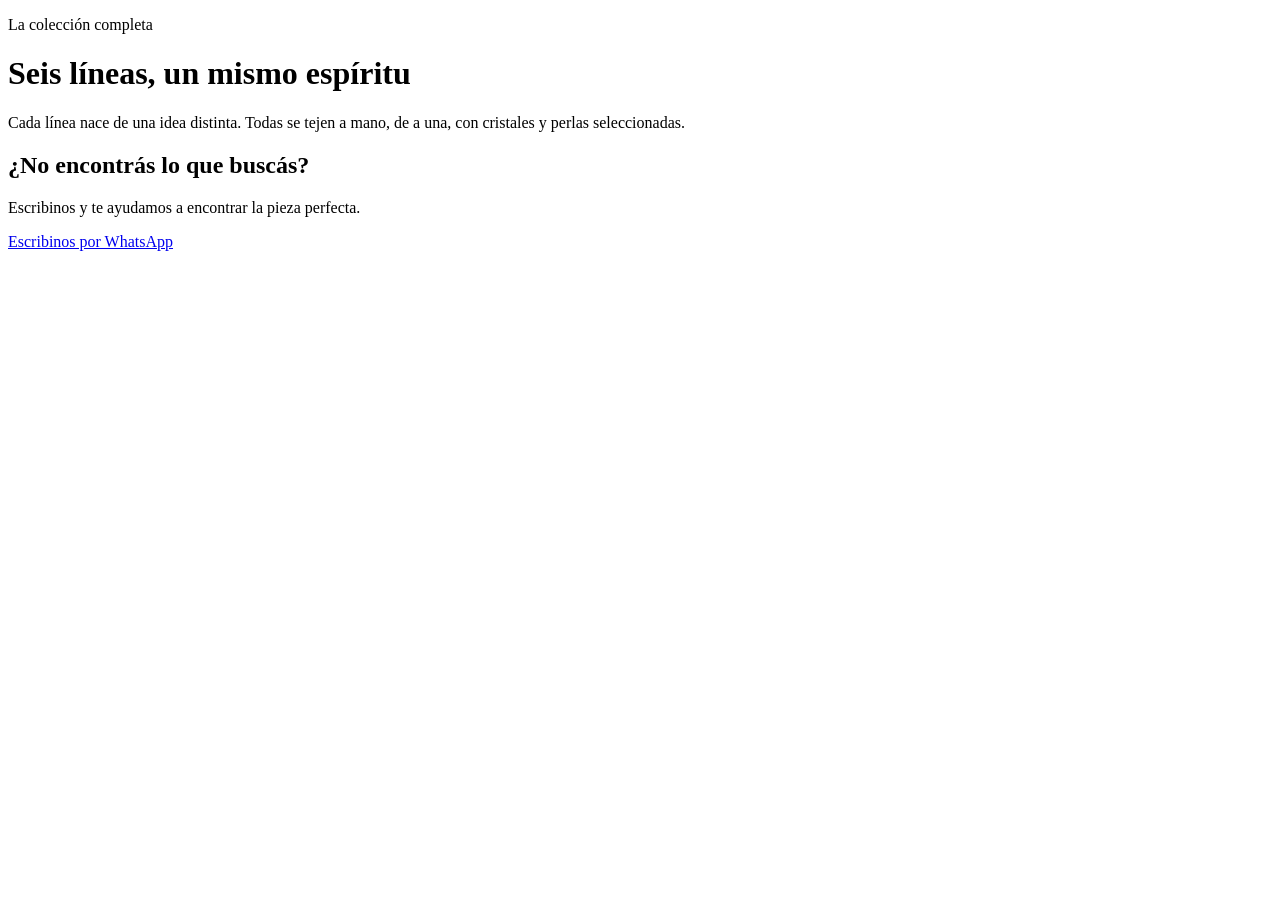
==== coleccion.html @ 984f57c3 "Add files via upload" ====
<!DOCTYPE html>
<html lang="es">
<head>
<meta charset="UTF-8">
<meta name="viewport" content="width=device-width, initial-scale=1">
<title>Colección — CONTESSA</title>
<meta name="description" content="Descubrí las seis líneas de CONTESSA: Gala, Lungo, Fiore, Aros, Pulseras y Accesorios. Piezas tejidas a mano en cristal y perlas.">
<link rel="icon" href="/img/favicon.png">
<link rel="preconnect" href="https://fonts.googleapis.com">
<link rel="preconnect" href="https://fonts.gstatic.com" crossorigin>
<link href="https://fonts.googleapis.com/css2?family=Cormorant+Garamond:wght@300;400;500&family=Cinzel:wght@400;500&family=Montserrat:wght@300;400;500&display=swap" rel="stylesheet">
<link rel="stylesheet" href="/css/estilo.css">
</head>
<body data-page="coleccion">

<div id="nav-placeholder"></div>

<div class="pagehero">
  <div class="wrap">
    <p class="eyebrow">La colección completa</p>
    <h1>Seis líneas, un mismo espíritu</h1>
    <p id="textoLineas">Cada línea nace de una idea distinta. Todas se tejen a mano, de a una, con cristales y perlas seleccionadas.</p>
  </div>
</div>

<section style="padding-top:0;">
  <div class="wrap">
    <div class="chips" id="chips"></div>
    <div id="lineas-cont"></div>
  </div>
</section>

<section class="cierre">
  <div class="wrap">
    <h2>¿No encontrás lo que buscás?</h2>
    <p>Escribinos y te ayudamos a encontrar la pieza perfecta.</p>
    <a class="cta" data-wa data-wa-msg="Hola CONTESSA! Quiero consultar por una pieza" href="#" target="_blank" rel="noopener">Escribinos por WhatsApp</a>
  </div>
</section>

<div id="footer-placeholder"></div>

<script src="/js/datos.js"></script>
<script src="https://identity.netlify.com/v1/netlify-identity-widget.js"></script>
<script>
(function(){
  CONTESSA.renderNav();

  CONTESSA.cargarDatos().then(function(d){
    CONTESSA.renderFooter(d.cfg);
    var l = CONTESSA.aplicarContactoGlobal(d.cfg);
    if (d.cfg.textoLineas) document.getElementById('textoLineas').textContent = d.cfg.textoLineas;

    var grupos = CONTESSA.agrupar(d.cols, d.piezas);

    // chips
    var chips = document.getElementById('chips');
    var botones = ['<button data-f="todas" class="activo">Todas</button>']
      .concat(grupos.map(function(g){ return '<button data-f="' + CONTESSA.slug(g.nombre) + '">' + CONTESSA.esc(g.nombre) + '</button>'; }));
    chips.innerHTML = botones.join('');

    // bloques
    var cont = document.getElementById('lineas-cont');
    cont.innerHTML = grupos.map(function(g){
      var cards = g.items.map(function(p){ return CONTESSA.tarjetaPieza(p, l); }).join('');
      return ''
        + '<div class="linea-bloque" data-linea="' + CONTESSA.slug(g.nombre) + '" id="linea-' + CONTESSA.slug(g.nombre) + '">'
        +   '<div class="linea-head">'
        +     '<h3>' + CONTESSA.esc(g.nombre) + '</h3>'
        +     (g.descripcion ? '<p>' + CONTESSA.esc(g.descripcion) + '</p>' : '')
        +   '</div>'
        +   '<div class="grid">' + cards + '</div>'
        + '</div>';
    }).join('');

    function filtrar(f){
      chips.querySelectorAll('button').forEach(function(b){ b.classList.toggle('activo', b.getAttribute('data-f') === f); });
      cont.querySelectorAll('.linea-bloque').forEach(function(bloque){
        bloque.style.display = (f === 'todas' || bloque.getAttribute('data-linea') === f) ? '' : 'none';
      });
    }
    chips.addEventListener('click', function(e){
      var btn = e.target.closest('button');
      if (!btn) return;
      filtrar(btn.getAttribute('data-f'));
    });

    // deep-link ?linea=Gala
    var params = new URLSearchParams(location.search);
    var pedida = params.get('linea');
    if (pedida) {
      var f = CONTESSA.slug(pedida);
      filtrar(f);
      var el = document.getElementById('linea-' + f);
      if (el) setTimeout(function(){ el.scrollIntoView({behavior:'smooth', block:'start'}); }, 150);
    }
  });
})();
</script>

</body>
</html>
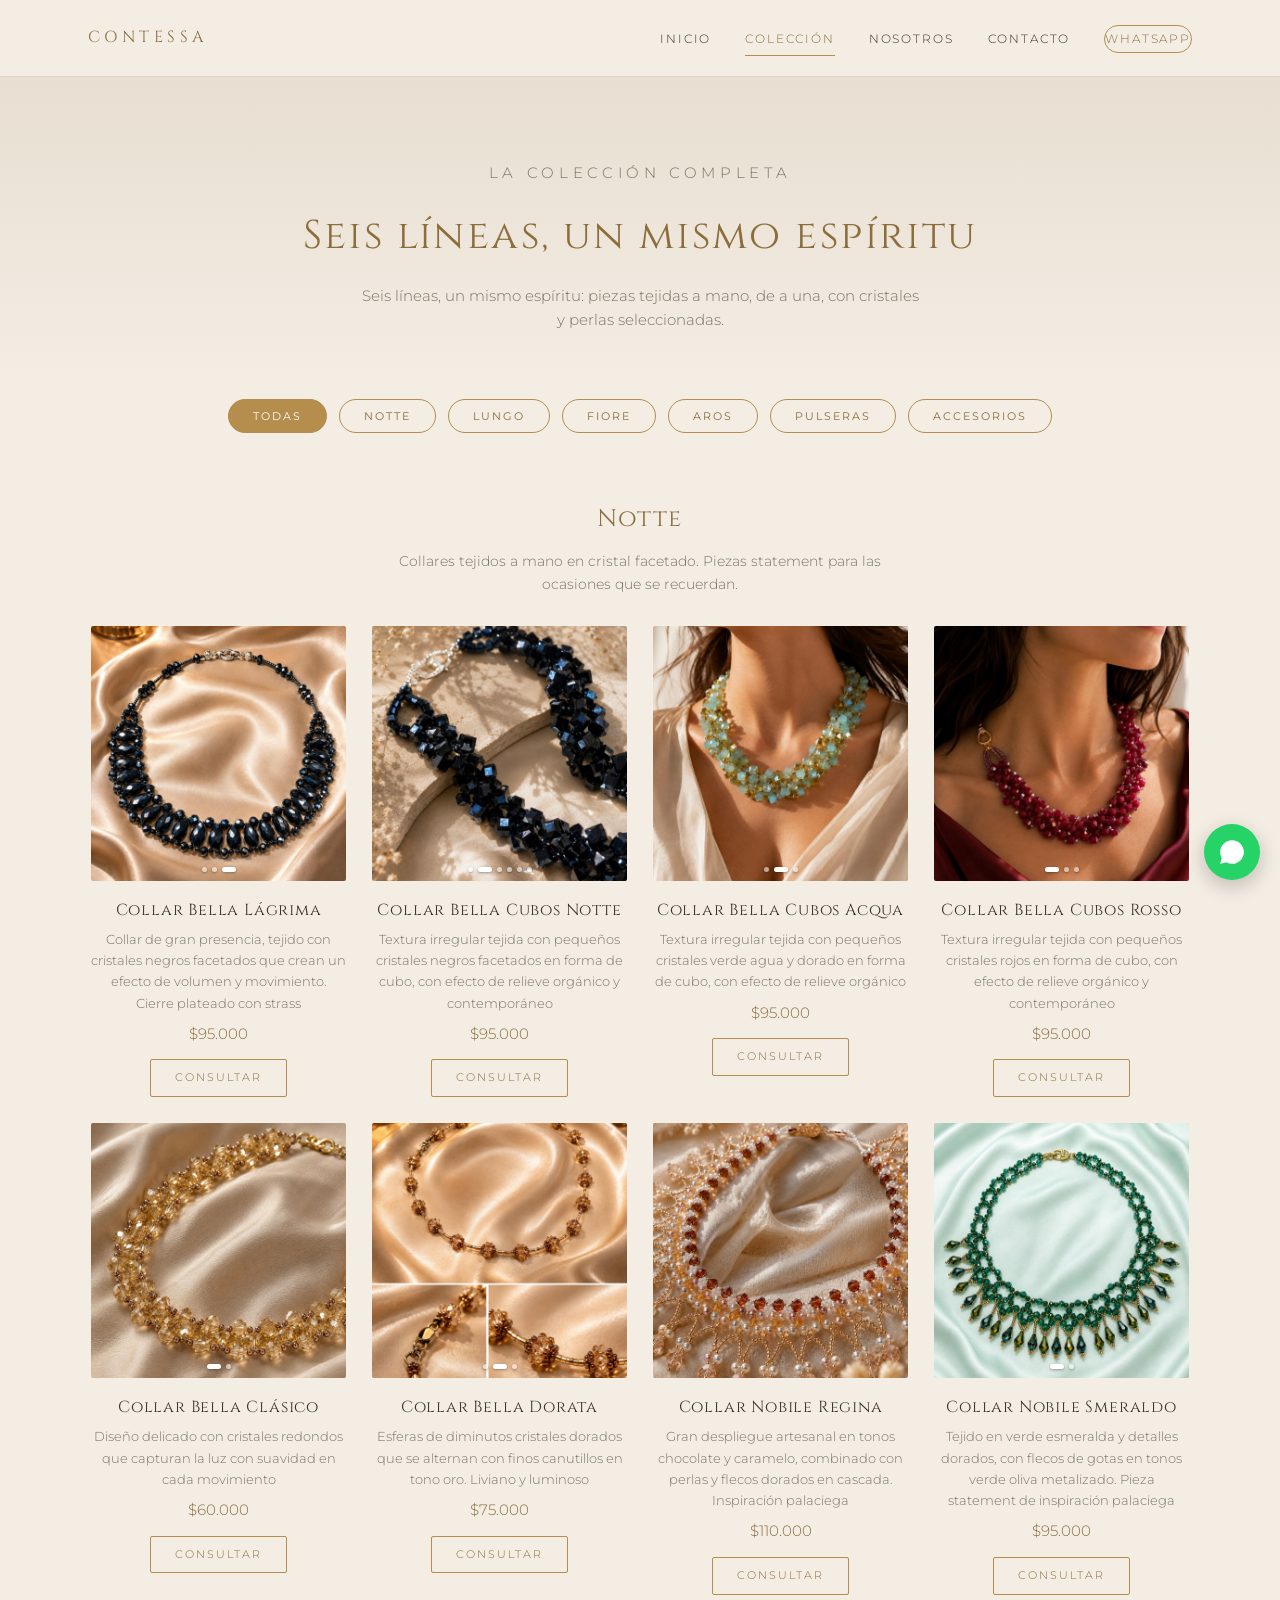
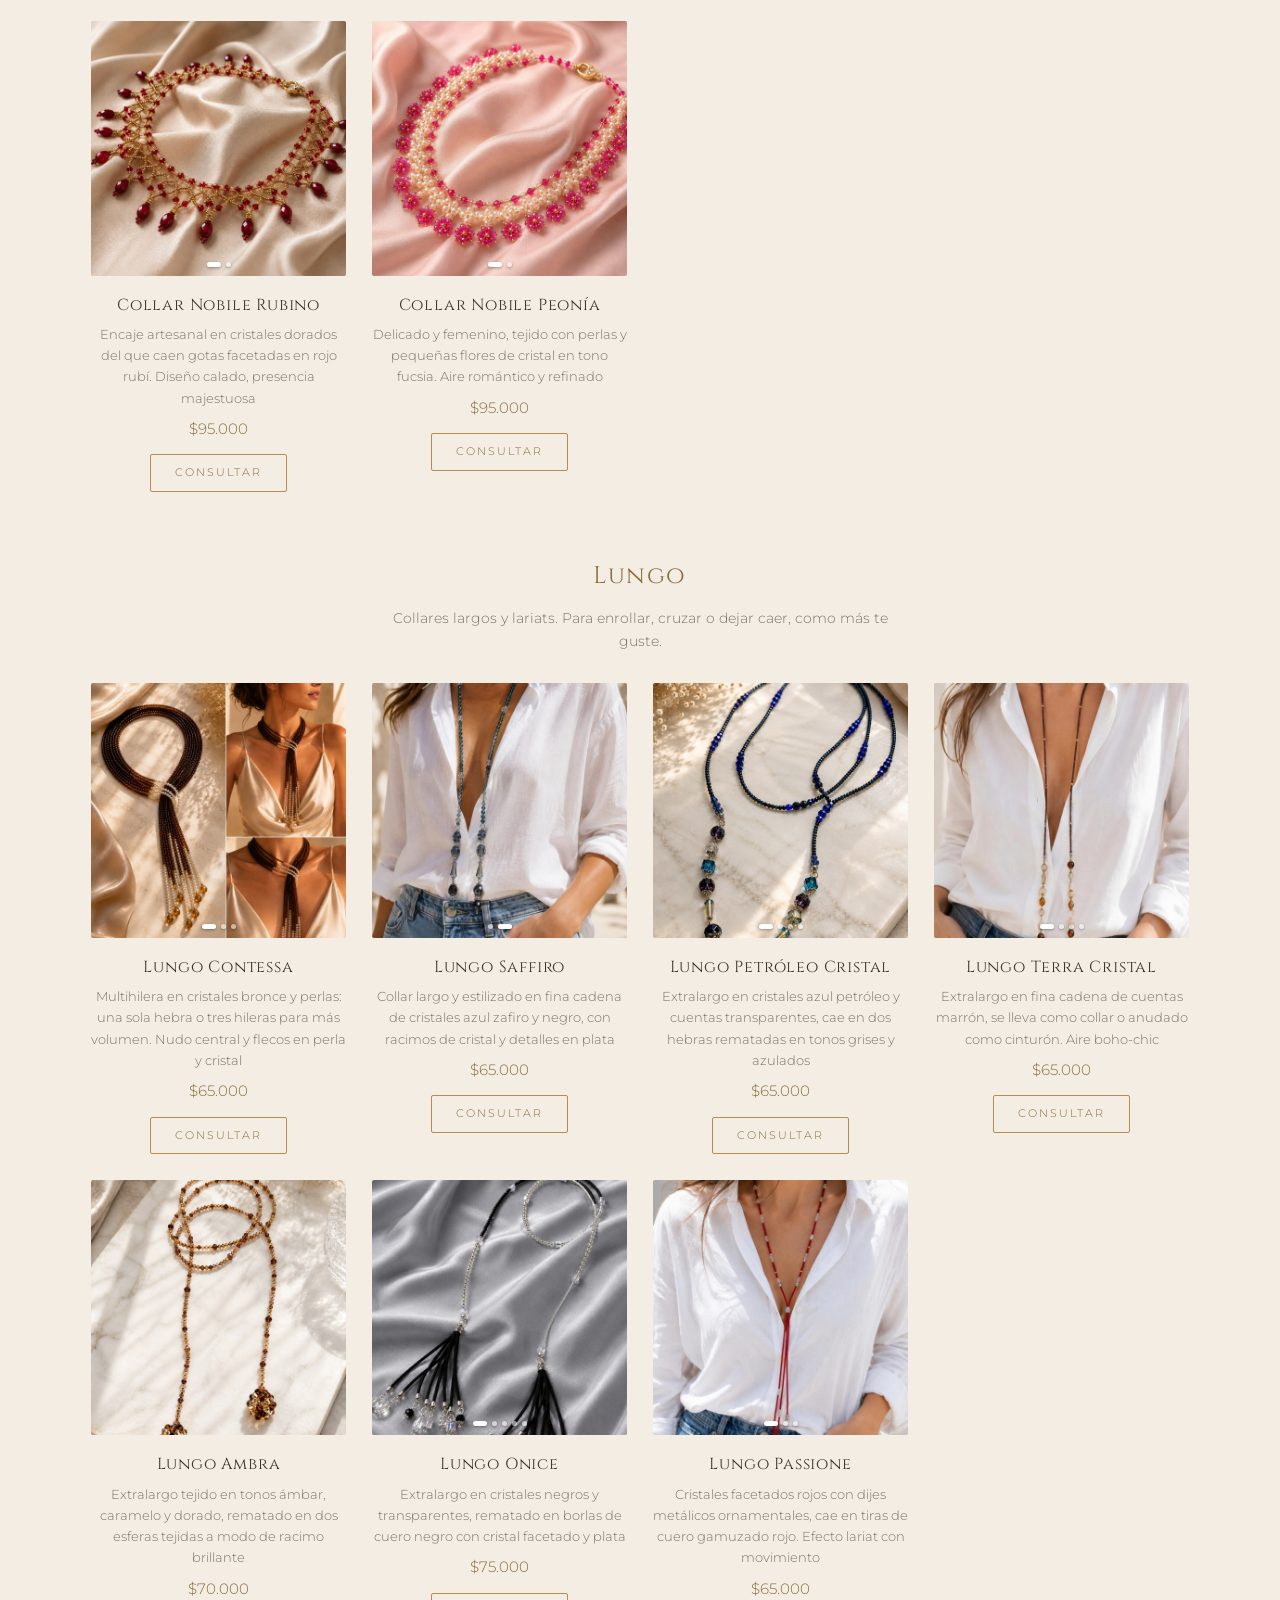
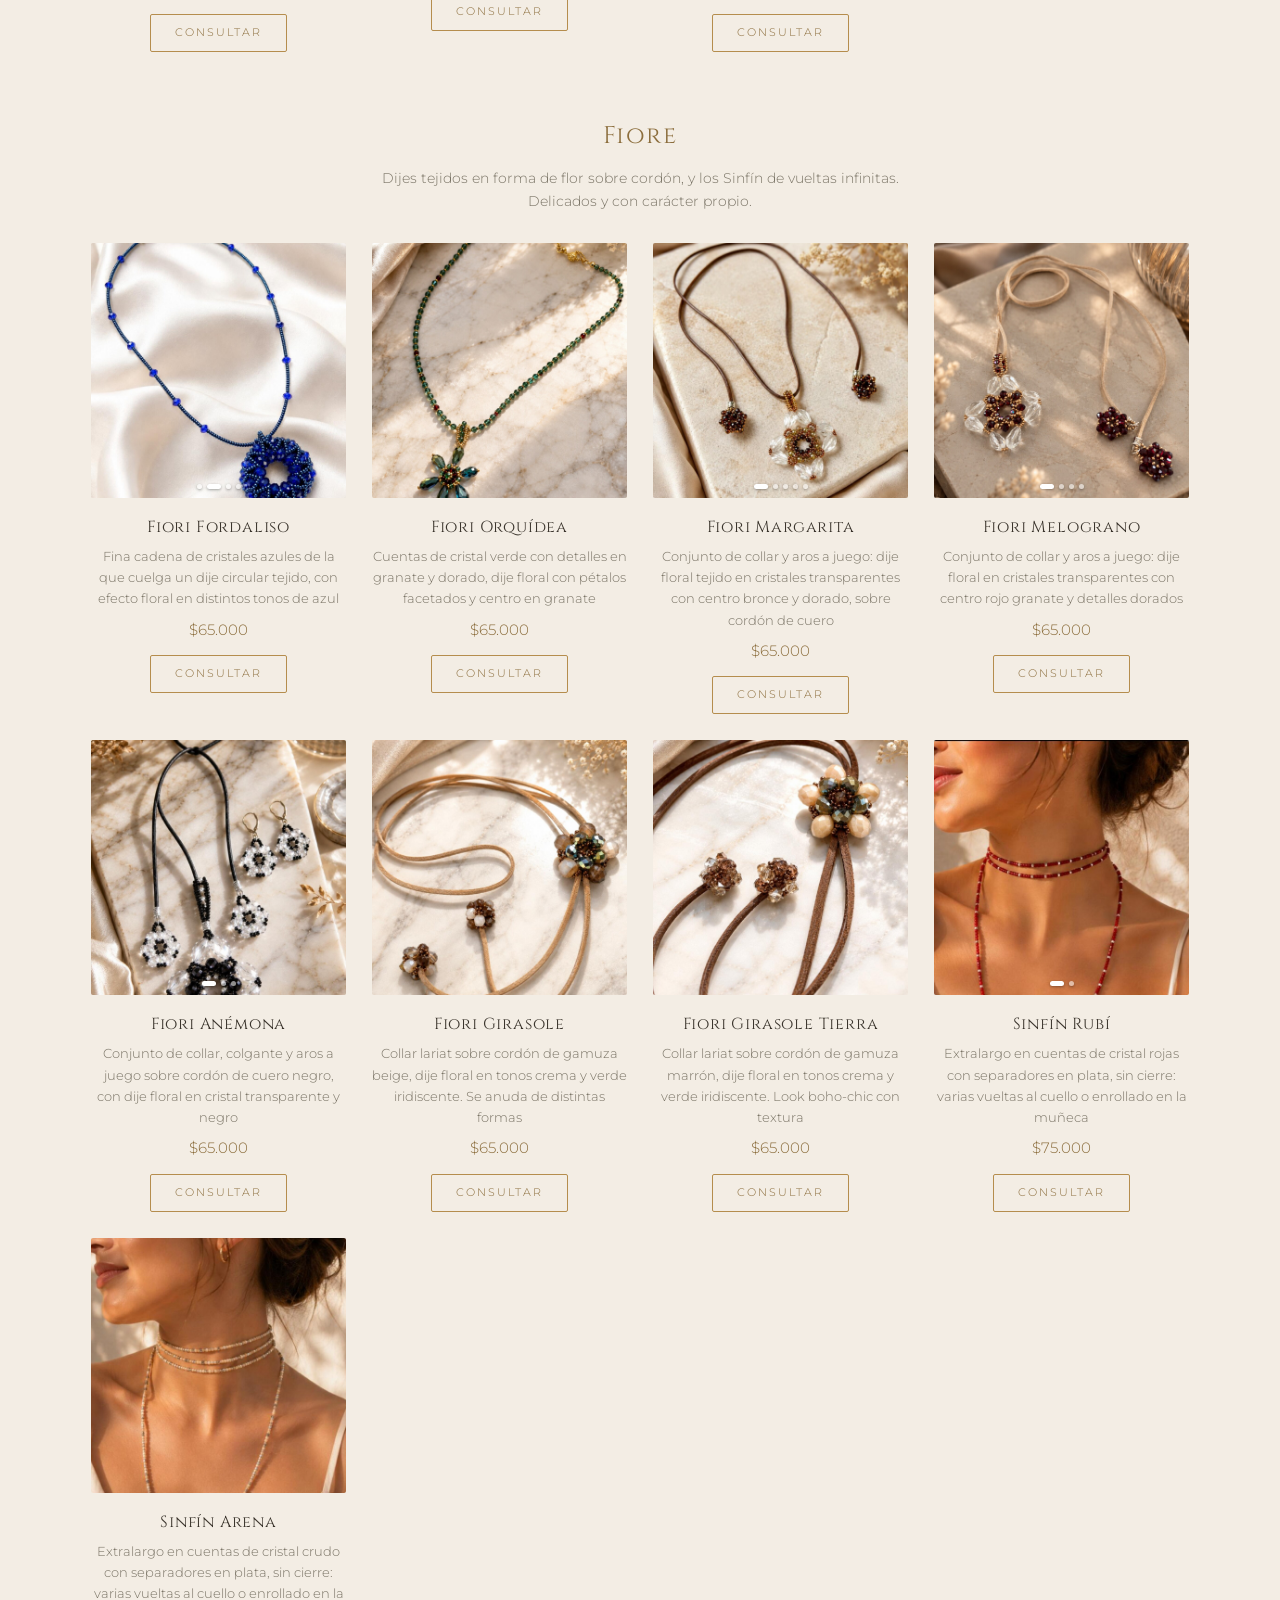
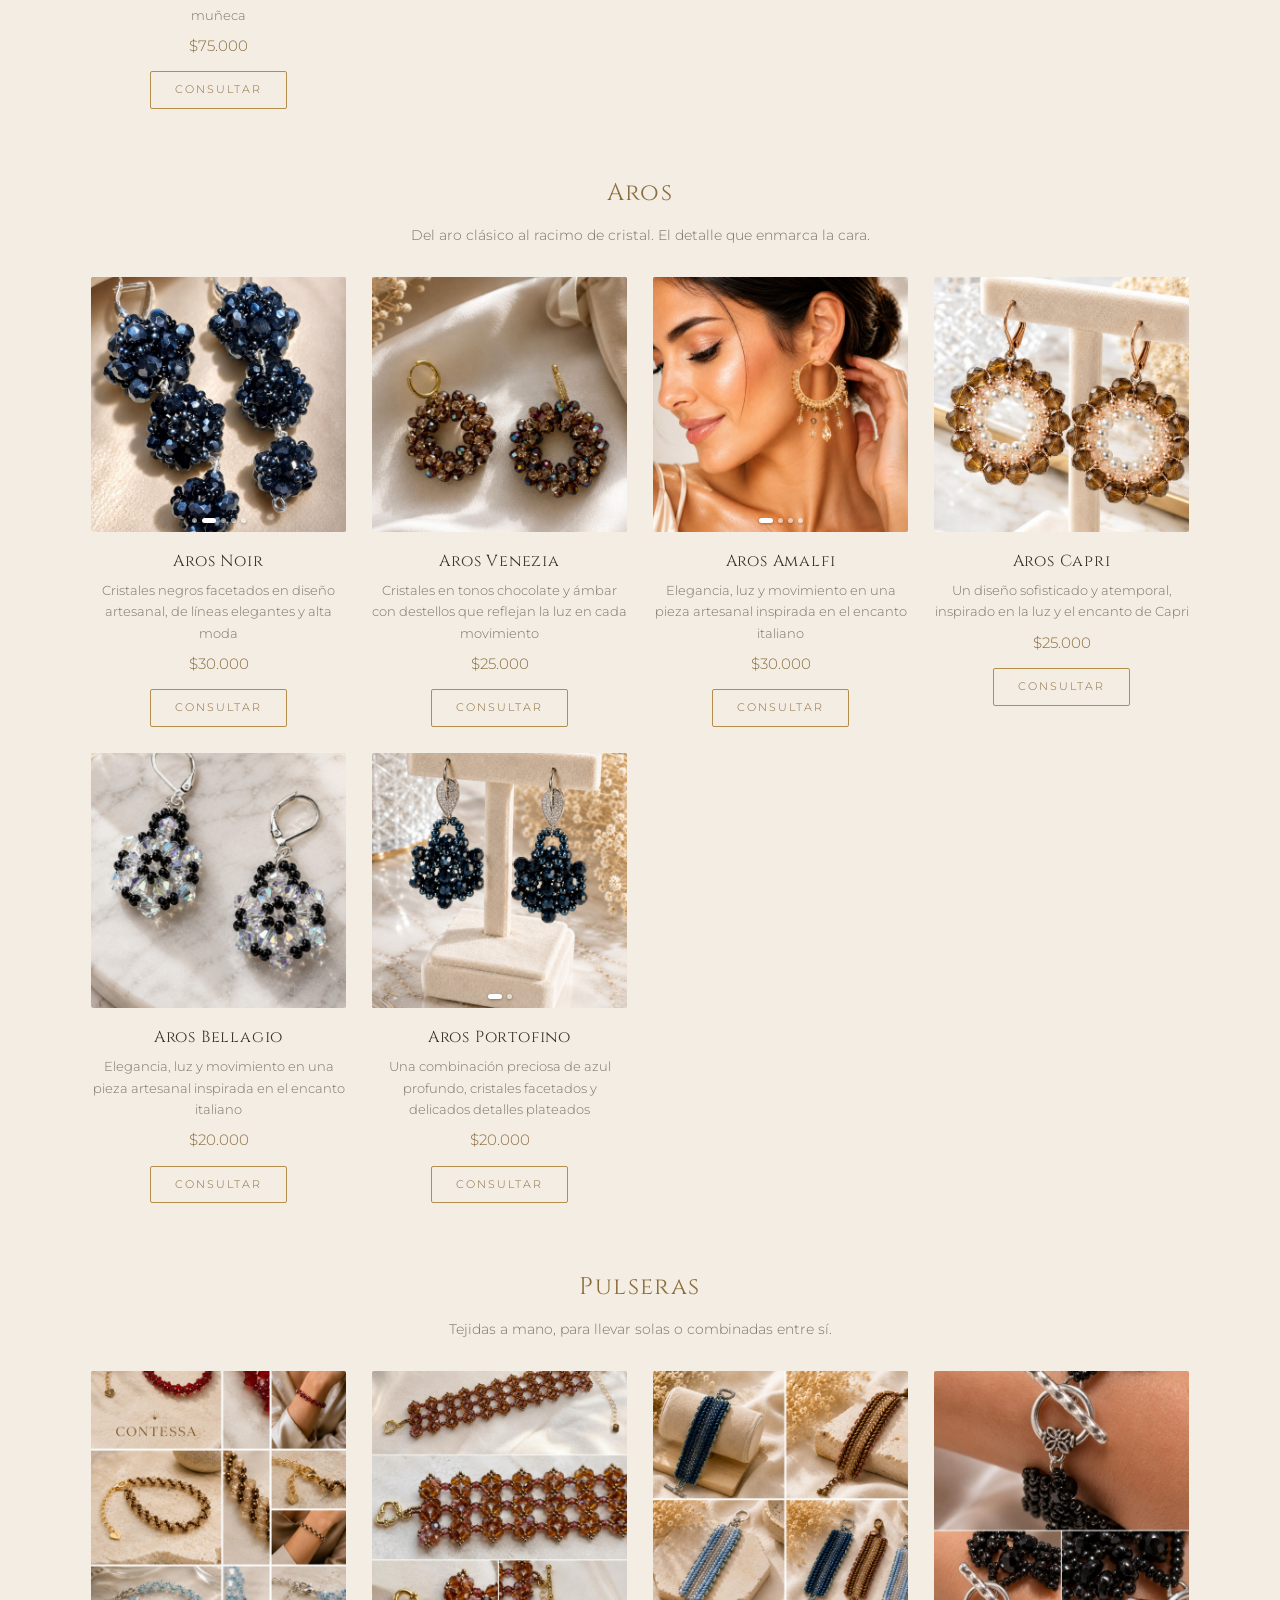
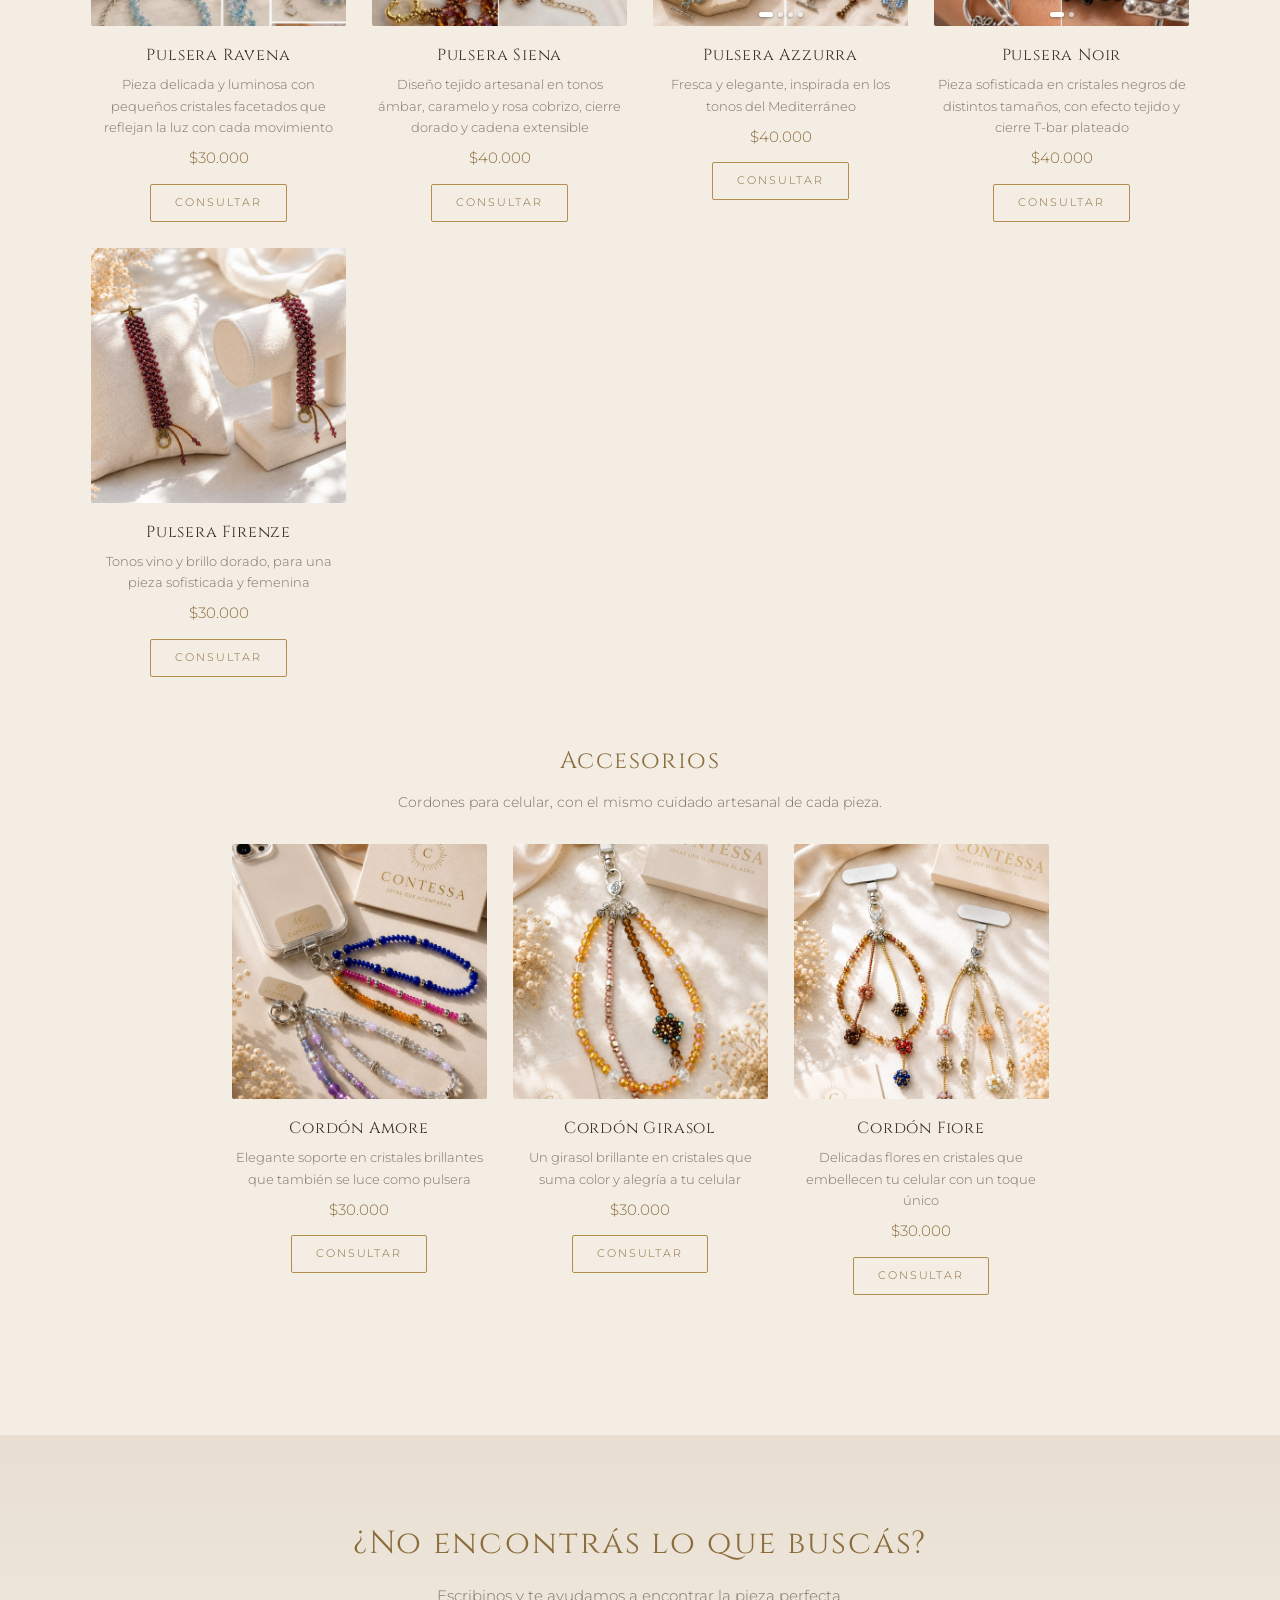
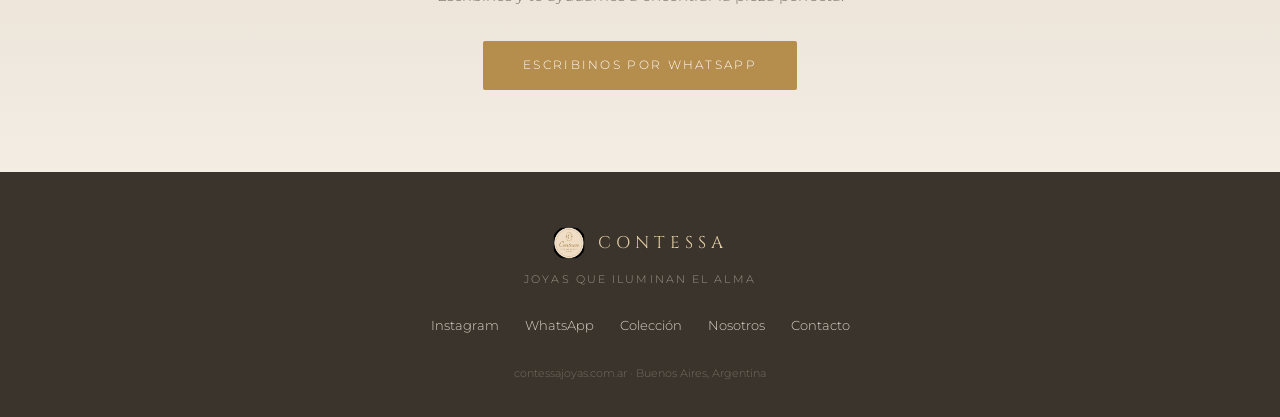
==== commit bb00807b: "Add files via upload" ====
--- a/coleccion.html
+++ b/coleccion.html
@@ -73,6 +73,8 @@
         + '</div>';
     }).join('');
 
+    CONTESSA.activarGalerias(cont);
+
     function filtrar(f){
       chips.querySelectorAll('button').forEach(function(b){ b.classList.toggle('activo', b.getAttribute('data-f') === f); });
       cont.querySelectorAll('.linea-bloque').forEach(function(bloque){
--- a/css/estilo.css
+++ b/css/estilo.css
@@ -0,0 +1,180 @@
+:root{
+  --arena:#F3EDE4; --arena2:#E8DED1; --papel:#FAF7F2;
+  --oro:#B58D4D; --oroOsc:#8C6E3D;
+  --tinta:#3A342C; --topo:#7A7466; --linea:#E2D8C8;
+}
+*{box-sizing:border-box;margin:0;padding:0;}
+html{scroll-behavior:smooth;}
+body{
+  background:var(--arena); color:var(--tinta);
+  font-family:'Montserrat',-apple-system,BlinkMacSystemFont,'Segoe UI',sans-serif;
+  font-weight:300; line-height:1.7; -webkit-font-smoothing:antialiased;
+}
+img{max-width:100%;display:block;}
+.wrap{max-width:1160px;margin:0 auto;padding:0 28px;}
+h1,h2,h3{font-family:'Cinzel','Cormorant Garamond',Georgia,serif;font-weight:400;letter-spacing:.06em;}
+a{color:inherit;}
+.eyebrow{font-size:11px;letter-spacing:.32em;text-transform:uppercase;color:var(--oroOsc);margin-bottom:16px;}
+.divider{display:flex;align-items:center;justify-content:center;gap:14px;margin:24px auto;max-width:250px;}
+.divider::before,.divider::after{content:"";flex:1;height:1px;background:var(--oro);opacity:.45;}
+.divider span{color:var(--oro);font-size:13px;}
+
+/* ===== Nav ===== */
+nav.sitenav{position:sticky;top:0;z-index:80;background:rgba(243,237,228,.94);backdrop-filter:blur(10px);border-bottom:1px solid rgba(181,141,77,.22);}
+nav.sitenav .wrap{display:flex;align-items:center;justify-content:space-between;height:76px;}
+nav.sitenav .marca{display:flex;align-items:center;gap:12px;text-decoration:none;}
+nav.sitenav .marca img{width:42px;height:42px;border-radius:50%;}
+nav.sitenav .marca span{font-family:'Cinzel',serif;font-size:16px;letter-spacing:.28em;color:var(--oroOsc);}
+nav.sitenav ul{display:flex;gap:34px;list-style:none;align-items:center;}
+nav.sitenav a.navlink{color:var(--tinta);text-decoration:none;font-size:11.5px;letter-spacing:.16em;text-transform:uppercase;transition:color .2s;padding:6px 0;position:relative;}
+nav.sitenav a.navlink:hover{color:var(--oro);}
+nav.sitenav a.navlink.activo{color:var(--oroOsc);}
+nav.sitenav a.navlink.activo::after{content:"";position:absolute;left:0;right:0;bottom:-4px;height:1px;background:var(--oro);}
+nav.sitenav .navcta{border:1px solid var(--oro);color:var(--oroOsc)!important;padding:9px 20px;border-radius:30px;}
+nav.sitenav .navcta:hover{background:var(--oro);color:#fff!important;}
+.burger{display:none;background:none;border:0;cursor:pointer;padding:6px;}
+.burger span{display:block;width:22px;height:1px;background:var(--tinta);margin:5px 0;}
+@media(max-width:820px){
+  nav.sitenav ul{position:fixed;top:76px;left:0;right:0;background:var(--papel);flex-direction:column;gap:0;border-bottom:1px solid var(--linea);
+    transform:translateY(-8px);opacity:0;pointer-events:none;transition:all .22s;}
+  nav.sitenav ul.abierto{transform:translateY(0);opacity:1;pointer-events:auto;}
+  nav.sitenav ul li{width:100%;text-align:center;border-top:1px solid var(--linea);}
+  nav.sitenav ul li a{display:block;padding:18px 0;}
+  .burger{display:block;}
+}
+
+/* ===== Hero / carousel ===== */
+header.hero{position:relative;height:88vh;min-height:560px;max-height:820px;overflow:hidden;display:flex;align-items:center;justify-content:center;text-align:center;}
+.hero-slide{position:absolute;inset:0;opacity:0;transition:opacity 1.4s ease;}
+.hero-slide.activa{opacity:1;}
+.hero-slide img{width:100%;height:100%;object-fit:cover;object-position:center 22%;}
+header.hero::after{content:"";position:absolute;inset:0;background:linear-gradient(180deg,rgba(30,24,16,.32) 0%,rgba(30,24,16,.5) 100%);z-index:1;}
+.hero-contenido{position:relative;z-index:2;color:#fff;padding:0 28px;}
+.hero-contenido img.logo{width:min(420px,82vw);margin:0 auto 10px;filter:drop-shadow(0 6px 26px rgba(0,0,0,.5));}
+.hero-tagline{font-family:'Cinzel',serif;font-size:clamp(11px,1.4vw,13px);letter-spacing:.34em;text-transform:uppercase;color:var(--oro);margin-top:6px;text-shadow:0 2px 10px rgba(0,0,0,.45);}
+.sr-only{position:absolute;width:1px;height:1px;padding:0;margin:-1px;overflow:hidden;clip:rect(0,0,0,0);white-space:nowrap;border:0;}
+.hero-contenido h1{font-size:clamp(30px,5.2vw,50px);line-height:1.25;text-shadow:0 3px 20px rgba(0,0,0,.4);}
+.hero-contenido .sub{margin-top:14px;font-size:13px;letter-spacing:.24em;text-transform:uppercase;text-shadow:0 2px 12px rgba(0,0,0,.4);}
+.cta{display:inline-block;margin-top:32px;padding:15px 40px;background:var(--oro);color:#fff;text-decoration:none;font-size:11.5px;letter-spacing:.2em;text-transform:uppercase;border-radius:2px;transition:background .25s,transform .2s;}
+.cta:hover{background:var(--oroOsc);transform:translateY(-2px);}
+.cta.linea2{background:transparent;border:1px solid #fff;margin-left:14px;}
+.cta.linea2:hover{background:#fff;color:var(--oroOsc);}
+.hero-dots{position:absolute;bottom:26px;left:0;right:0;z-index:2;display:flex;gap:9px;justify-content:center;}
+.hero-dots span{width:6px;height:6px;border-radius:50%;background:rgba(255,255,255,.5);transition:all .3s;}
+.hero-dots span.activo{background:#fff;width:20px;border-radius:4px;}
+
+/* ===== Page hero (páginas internas) ===== */
+.pagehero{text-align:center;padding:70px 0 50px;background:linear-gradient(180deg,var(--arena2) 0%,var(--arena) 100%);}
+.pagehero h1{font-size:clamp(27px,4.4vw,40px);color:var(--oroOsc);}
+.pagehero p{margin-top:14px;color:var(--topo);font-size:14.5px;max-width:560px;margin-left:auto;margin-right:auto;}
+
+section{padding:76px 0;}
+section.alt{background:var(--papel);}
+.sec-head{text-align:center;margin-bottom:46px;}
+.sec-head h2{font-size:clamp(23px,3.4vw,32px);color:var(--oroOsc);}
+.sec-head p{max-width:590px;margin:14px auto 0;color:var(--topo);font-size:14.5px;}
+
+/* ===== Esencia ===== */
+.esencia{display:grid;grid-template-columns:1.05fr .95fr;gap:56px;align-items:center;}
+.esencia .foto img{width:100%;height:480px;object-fit:cover;border-radius:2px;}
+.esencia p{margin-bottom:15px;color:#4A4438;font-size:15.5px;}
+@media(max-width:820px){.esencia{grid-template-columns:1fr;gap:32px;} .esencia .foto img{height:380px;}}
+
+/* ===== Líneas (home cards) ===== */
+.lineas-grid{display:grid;grid-template-columns:repeat(3,1fr);gap:26px;}
+@media(max-width:900px){.lineas-grid{grid-template-columns:repeat(2,1fr);}}
+@media(max-width:560px){.lineas-grid{grid-template-columns:1fr;}}
+.linea-card{position:relative;display:block;text-decoration:none;overflow:hidden;border-radius:2px;aspect-ratio:4/5;}
+.linea-card img{width:100%;height:100%;object-fit:cover;transition:transform .7s ease;}
+.linea-card:hover img{transform:scale(1.07);}
+.linea-card::after{content:"";position:absolute;inset:0;background:linear-gradient(180deg,rgba(20,16,10,0) 40%,rgba(20,16,10,.72) 100%);}
+.linea-card .txt{position:absolute;left:0;right:0;bottom:0;z-index:2;padding:22px;color:#fff;}
+.linea-card .txt .sm{display:block;font-size:10px;letter-spacing:.28em;text-transform:uppercase;color:#E4CFA4;margin-bottom:5px;}
+.linea-card .txt h3{font-size:20px;}
+.linea-card .txt p{font-size:12px;color:#E9E2D6;margin-top:6px;line-height:1.5;}
+
+/* ===== Filtro chips (catálogo) ===== */
+.chips{display:flex;gap:12px;justify-content:center;flex-wrap:wrap;margin-bottom:50px;position:sticky;top:76px;z-index:40;background:var(--arena);padding:16px 0;}
+.chips button{
+  cursor:pointer;border:1px solid var(--oro);background:transparent;color:var(--oroOsc);
+  padding:9px 24px;border-radius:30px;font-size:11px;letter-spacing:.18em;font-family:inherit;
+  text-transform:uppercase;transition:all .25s;
+}
+.chips button:hover{background:rgba(181,141,77,.12);}
+.chips button.activo{background:var(--oro);color:#fff;}
+
+/* ===== bloque de línea / grilla piezas ===== */
+.linea-bloque{margin-bottom:64px;scroll-margin-top:150px;}
+.linea-head{text-align:center;margin-bottom:30px;}
+.linea-head h3{font-size:24px;color:var(--oroOsc);}
+.linea-head p{max-width:520px;margin:10px auto 0;font-size:13.5px;color:var(--topo);}
+
+.grid{
+  display:grid;
+  grid-template-columns:repeat(auto-fit,minmax(210px,255px));
+  justify-content:center;
+  gap:26px;
+}
+@media(max-width:470px){.grid{grid-template-columns:minmax(0,320px);}}
+.pieza{text-align:center;}
+.pieza-img{overflow:hidden;border-radius:2px;background:var(--arena2);}
+.pieza-img img{width:100%;aspect-ratio:1;object-fit:cover;transition:transform .6s ease;}
+.pieza:hover .pieza-img img{transform:scale(1.06);}
+/* galería por pieza (varias fotos del mismo modelo) */
+.pieza-img.multi{position:relative;aspect-ratio:1;}
+.pieza-img.multi img.slide{position:absolute;inset:0;height:100%;opacity:0;transition:opacity 1s ease,transform .6s ease;}
+.pieza-img.multi img.slide.activa{opacity:1;}
+.pieza-dots{position:absolute;left:0;right:0;bottom:9px;display:flex;gap:5px;justify-content:center;z-index:2;}
+.pieza-dots i{width:5px;height:5px;border-radius:50%;background:rgba(255,255,255,.55);box-shadow:0 1px 3px rgba(0,0,0,.35);cursor:pointer;transition:all .3s;}
+.pieza-dots i.activo{background:#fff;width:14px;border-radius:3px;}
+.pieza h4{font-family:'Cinzel',serif;font-weight:400;font-size:16px;margin-top:16px;letter-spacing:.05em;}
+.pieza .desc{font-size:12.5px;color:var(--topo);margin-top:5px;min-height:38px;}
+.pieza .precio{font-size:15px;color:var(--oroOsc);margin-top:7px;}
+.btn-mini{display:inline-block;margin-top:13px;padding:9px 24px;border:1px solid var(--oro);color:var(--oroOsc);text-decoration:none;font-size:10.5px;letter-spacing:.18em;text-transform:uppercase;border-radius:2px;transition:all .25s;}
+.btn-mini:hover{background:var(--oro);color:#fff;}
+
+.banda{position:relative;height:440px;overflow:hidden;display:flex;align-items:center;justify-content:center;text-align:center;}
+.banda img{position:absolute;inset:0;width:100%;height:100%;object-fit:cover;object-position:center 28%;}
+.banda::after{content:"";position:absolute;inset:0;background:rgba(44,36,26,.34);}
+.banda .txt{position:relative;z-index:2;color:#fff;padding:0 28px;}
+.banda h2{font-size:clamp(24px,3.8vw,34px);text-shadow:0 2px 18px rgba(0,0,0,.35);}
+.banda p{margin-top:12px;font-size:14px;letter-spacing:.12em;text-shadow:0 2px 14px rgba(0,0,0,.4);}
+
+.valores{display:grid;grid-template-columns:repeat(4,1fr);gap:36px;text-align:center;}
+@media(max-width:820px){.valores{grid-template-columns:repeat(2,1fr);gap:30px;}}
+.valor .ico{font-size:23px;color:var(--oro);margin-bottom:11px;}
+.valor h3{font-size:12.5px;letter-spacing:.14em;text-transform:uppercase;margin-bottom:7px;}
+.valor p{font-size:13.5px;color:var(--topo);}
+
+.pasos{display:grid;grid-template-columns:repeat(3,1fr);gap:38px;}
+@media(max-width:820px){.pasos{grid-template-columns:1fr;gap:28px;}}
+.paso{text-align:center;}
+.paso .num{width:46px;height:46px;margin:0 auto 15px;border-radius:50%;border:1px solid var(--oro);color:var(--oroOsc);display:flex;align-items:center;justify-content:center;font-family:'Cinzel',serif;font-size:15px;}
+.paso h3{font-size:15px;margin-bottom:7px;}
+.paso p{font-size:13.5px;color:var(--topo);}
+
+.cierre{text-align:center;padding:82px 0;background:linear-gradient(180deg,var(--arena2) 0%,var(--arena) 100%);}
+.cierre h2{font-size:clamp(23px,3.6vw,32px);color:var(--oroOsc);}
+.cierre p{margin-top:13px;color:var(--topo);font-size:14.5px;}
+
+/* ===== Contacto ===== */
+.contacto-grid{display:grid;grid-template-columns:1fr 1fr;gap:50px;align-items:start;}
+@media(max-width:820px){.contacto-grid{grid-template-columns:1fr;}}
+.contacto-card{background:var(--papel);border:1px solid var(--linea);border-radius:2px;padding:36px 32px;text-align:center;}
+.contacto-card .ico{font-size:26px;color:var(--oro);margin-bottom:14px;}
+.contacto-card h3{font-size:17px;margin-bottom:10px;}
+.contacto-card p{font-size:13.5px;color:var(--topo);margin-bottom:18px;}
+
+footer{background:var(--tinta);color:#D9D2C6;padding:54px 0 34px;text-align:center;}
+footer .fmarca{display:flex;align-items:center;justify-content:center;gap:12px;}
+footer .fmarca img{width:34px;height:34px;border-radius:50%;}
+footer .fmarca span{font-family:'Cinzel',serif;font-size:17px;letter-spacing:.3em;color:#E4CFA4;}
+footer .ftag{font-size:10.5px;letter-spacing:.2em;text-transform:uppercase;margin-top:11px;color:#9A9384;}
+footer .links{margin-top:26px;display:flex;gap:26px;justify-content:center;flex-wrap:wrap;}
+footer a{color:#D9D2C6;text-decoration:none;font-size:12.5px;}
+footer a:hover{color:#E4CFA4;}
+footer .legal{margin-top:28px;font-size:11px;color:#726C60;}
+
+.wa{position:fixed;right:20px;bottom:20px;z-index:99;width:56px;height:56px;border-radius:50%;background:#25D366;display:flex;align-items:center;justify-content:center;box-shadow:0 6px 20px rgba(0,0,0,.22);transition:transform .2s;}
+.wa:hover{transform:scale(1.08);}
+.wa svg{width:30px;height:30px;fill:#fff;}
